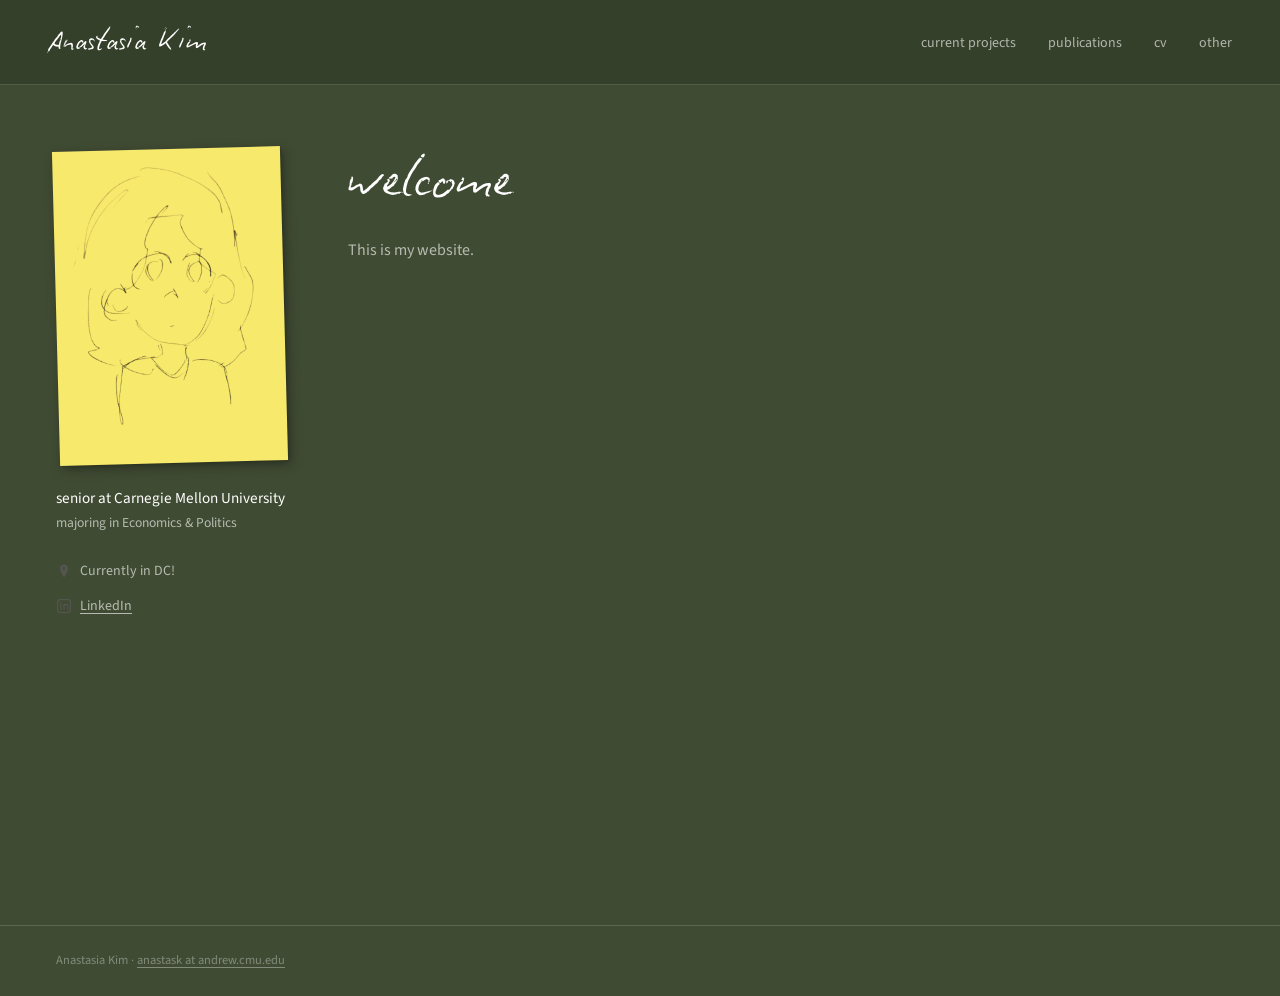
==== index.html @ 6d26cb6a "Update index.html" ====
<!DOCTYPE html>
<html lang="en">
<head>
  <meta charset="UTF-8" />
  <meta name="viewport" content="width=device-width, initial-scale=1.0" />
  <title>Anastasia Kim</title>
  <link rel="stylesheet" href="style.css" />
  <link rel="preconnect" href="https://fonts.googleapis.com" />
  <link rel="preconnect" href="https://fonts.gstatic.com" crossorigin />
  <link href="https://fonts.googleapis.com/css2?family=Lora:ital,wght@0,400;0,500;1,400&family=Source+Sans+3:wght@300;400;500&display=swap" rel="stylesheet" />
</head>
<body>

  <nav class="nav">
    <a class="nav__name" href="index.html">Anastasia Kim</a>
    <button class="nav__toggle" id="navToggle" aria-label="Toggle menu">
      <span></span><span></span><span></span>
    </button>
    <ul class="nav__links" id="navLinks">
      <li><a href="projects.html">current projects</a></li>
      <li><a href="publications.html">publications</a></li>
      <li><a href="cv.html">cv</a></li>
      <li><a href="other.html">other</a></li>
    </ul>
  </nav>

  <main class="home">
    <div class="home__left">

      <!-- Post-it drawing -->
      <div class="postit">
        <img src="drawing2.png" alt="Anastasia Kim" class="postit__img" />
      </div>

      <div class="bio">
        <p class="bio__title">senior at Carnegie Mellon University</p>
        <p class="bio__major">majoring in Economics &amp; Politics</p>
      </div>

      <div class="meta">
        <div class="meta__item">
          <svg class="meta__icon" viewBox="0 0 20 20" fill="none">
            <path d="M10 2C7.24 2 5 4.24 5 7c0 4.25 5 11 5 11s5-6.75 5-11c0-2.76-2.24-5-5-5zm0 6.5A1.5 1.5 0 1 1 10 5a1.5 1.5 0 0 1 0 3z" fill="#555550"/>
          </svg>
          <!-- Update this text when your location changes -->
          <span>Currently in DC!</span>
        </div>
        <div class="meta__item">
          <svg class="meta__icon" viewBox="0 0 20 20" fill="none">
            <rect x="2" y="2" width="16" height="16" rx="3" stroke="#555550" stroke-width="1.5"/>
            <path d="M6 8v6M10 8v6M10 10.5a2.5 2.5 0 0 1 5 0V14" stroke="#555550" stroke-width="1.5" stroke-linecap="round"/>
            <circle cx="6" cy="6" r="1" fill="#555550"/>
          </svg>
          <!-- Replace # with your LinkedIn profile URL -->
          <a href="https://linkedin.com/in/" target="_blank" rel="noopener">LinkedIn</a>
        </div>
      </div>

    </div>

    <div class="home__right">
      <div class="welcome">
        <h1 class="welcome__heading">welcome</h1>
        <p class="welcome__text">This is my website.</p>
        <p class="welcome__text"></p>
      </div>

    </div>
  </main>

  <footer class="footer">
<p>Anastasia Kim · <a href="mailto:anastask@andrew.cmu.edu">anastask at andrew.cmu.edu</a></p>
  </footer>

  <script src="script.js"></script>
</body>
</html>
---- style.css ----
/* ============================================================
   FONT
   ============================================================ */
@font-face {
  font-family: 'BiroScript';
  src: url('Biro_Script_reduced.otf') format('opentype'),
       url('Biro_Script_reduced.ttf') format('truetype');
  font-weight: normal;
  font-style: normal;
}

/* ============================================================
   RESET & BASE
   ============================================================ */
*, *::before, *::after { box-sizing: border-box; margin: 0; padding: 0; }

:root {
  --bg:           #404B33;
  --bg-light:     #4a5a3a;
  --bg-dark:      #353f2a;
  --text:         #ffffff;
  --text-muted:   rgba(255,255,255,0.62);
  --text-faint:   rgba(255,255,255,0.35);
  --border:       rgba(255,255,255,0.15);
  --font-hand:    'BiroScript', cursive;
  --font-body:    'Source Sans 3', sans-serif;
  --font-serif:   'Lora', serif;
  --radius:       6px;
  --transition:   0.22s ease;
}

html { scroll-behavior: smooth; }

body {
  font-family: var(--font-body);
  background-color: var(--bg);
  color: var(--text);
  line-height: 1.75;
  overflow-x: hidden;
  min-height: 100vh;
}

a { color: var(--text); text-decoration: underline; text-underline-offset: 3px; }
a:hover { opacity: 0.75; }
ul { list-style: none; }
img { display: block; max-width: 100%; }

/* ============================================================
   NAV
   ============================================================ */
.nav {
  position: sticky;
  top: 0;
  z-index: 100;
  display: flex;
  align-items: center;
  padding: 14px 48px;
  background-color: rgba(53, 63, 42, 0.92);
  backdrop-filter: blur(10px);
  border-bottom: 1px solid var(--border);
}

.nav__name {
  font-family: var(--font-hand);
  font-size: 2rem;
  color: var(--text);
  text-decoration: none;
  white-space: nowrap;
  flex-shrink: 0;
  letter-spacing: 0.01em;
}
.nav__name:hover { opacity: 0.8; }

.nav__links {
  display: flex;
  gap: 32px;
  margin-left: auto;
}

.nav__links a {
  font-family: var(--font-body);
  font-size: 0.875rem;
  font-weight: 400;
  color: var(--text-muted);
  text-decoration: none;
  transition: color var(--transition);
  position: relative;
}
.nav__links a::after {
  content: '';
  position: absolute;
  bottom: -3px; left: 0;
  width: 0; height: 1px;
  background: var(--text);
  transition: width var(--transition);
}
.nav__links a:hover,
.nav__active { color: var(--text) !important; }
.nav__links a:hover::after,
.nav__active::after { width: 100% !important; }

.nav__toggle {
  display: none;
  flex-direction: column;
  gap: 5px;
  background: none;
  border: none;
  cursor: pointer;
  padding: 4px;
  margin-left: auto;
}
.nav__toggle span {
  display: block;
  width: 22px; height: 1.5px;
  background: var(--text);
  border-radius: 2px;
}

/* ============================================================
   HOME
   ============================================================ */
.home {
  display: grid;
  grid-template-columns: 260px 1fr;
  gap: 32px;
  padding: 64px 56px 80px;
  min-height: calc(100vh - 60px);
  align-items: start;
}

.home__left {
  display: flex;
  flex-direction: column;
  gap: 24px;
}

/* Post-it drawing */
.postit {
  background: #f7e96b;
  padding: 14px 14px 28px 14px;
  box-shadow: 3px 4px 12px rgba(0,0,0,0.35), 1px 1px 3px rgba(0,0,0,0.15);
  width: fit-content;
  transform: rotate(-1.5deg);
  transition: transform 0.2s ease;
}
.postit:hover { transform: rotate(0deg) scale(1.02); }

.postit__img {
  display: block;
  width: 200px;
  /* keep the white background of the sketch, mix-blend makes lines visible on yellow */
  mix-blend-mode: multiply;
}

/* Bio */
.bio__title {
  font-size: 0.95rem;
  color: var(--text);
  line-height: 1.5;
}
.bio__major {
  font-size: 0.85rem;
  color: var(--text-muted);
  margin-top: 2px;
}

/* Meta */
.meta { display: flex; flex-direction: column; gap: 10px; }
.meta__item {
  display: flex;
  align-items: center;
  gap: 8px;
  font-size: 0.875rem;
  color: var(--text-muted);
}
.meta__item a { color: var(--text-muted); }
.meta__item a:hover { color: var(--text); }
.meta__icon { width: 16px; height: 16px; flex-shrink: 0; }

/* Right */
.home__right {
  display: flex;
  flex-direction: column;
  gap: 40px;
}

.welcome__heading {
  font-family: var(--font-hand);
  font-size: clamp(2.4rem, 5vw, 3.5rem);
  font-weight: normal;
  line-height: 1.2;
  color: var(--text);
  margin-bottom: 20px;
}

.welcome__text {
  font-size: 1rem;
  color: var(--text-muted);
  margin-bottom: 14px;
  max-width: 520px;
}

/* Featured image */
.featured-image__placeholder {
  width: 100%;
  max-width: 520px;
  height: 260px;
  border-radius: var(--radius);
  border: 1px dashed var(--border);
  display: flex;
  align-items: center;
  justify-content: center;
}
.featured-image__placeholder span {
  font-size: 0.85rem;
  color: var(--text-faint);
}

/* ============================================================
   INNER PAGES
   ============================================================ */
.page {
  padding: 64px 56px 80px;
  min-height: calc(100vh - 60px);
}

.section__inner { max-width: 760px; }

.section__heading {
  font-family: var(--font-hand);
  font-size: 2.4rem;
  font-weight: normal;
  color: var(--text);
  margin-bottom: 32px;
  letter-spacing: 0.01em;
}

.section__sub {
  color: var(--text-muted);
  margin-bottom: 28px;
  font-size: 0.95rem;
}

/* ============================================================
   PROJECTS — plain text
   ============================================================ */
.project-item {
  margin-bottom: 40px;
  padding-bottom: 40px;
  border-bottom: 1px solid var(--border);
}
.project-item:last-child { border-bottom: none; }

.project-item__title {
  font-size: 1.1rem;
  font-weight: 500;
  color: var(--text);
  margin-bottom: 8px;
}

.project-item__body {
  font-size: 0.95rem;
  color: var(--text-muted);
  max-width: 600px;
}

.project-item__tag {
  display: inline-block;
  font-size: 0.68rem;
  font-weight: 600;
  letter-spacing: 0.1em;
  text-transform: uppercase;
  color: var(--text-faint);
  margin-top: 10px;
}

/* ============================================================
   PUBLICATIONS
   ============================================================ */
.pub-list { display: flex; flex-direction: column; gap: 28px; }
.pub-item { display: flex; gap: 24px; align-items: flex-start; }
.pub-item__year {
  font-size: 0.82rem;
  color: var(--text-faint);
  min-width: 44px;
  padding-top: 3px;
  font-weight: 500;
}
.pub-item__title {
  font-family: var(--font-serif);
  font-style: italic;
  font-size: 1rem;
  color: var(--text);
  margin-bottom: 4px;
}
.pub-item__details {
  font-size: 0.85rem;
  color: var(--text-muted);
}
.pub-item__details a { color: var(--text-muted); }

/* ============================================================
   CV
   ============================================================ */
.cv-download {
  display: inline-flex;
  align-items: center;
  gap: 8px;
  padding: 10px 24px;
  border-radius: 100px;
  border: 1px solid var(--border);
  font-family: var(--font-body);
  font-size: 0.85rem;
  color: var(--text);
  text-decoration: none;
  transition: background var(--transition), border-color var(--transition);
  margin-bottom: 52px;
}
.cv-download:hover {
  background: rgba(255,255,255,0.1);
  border-color: rgba(255,255,255,0.35);
  opacity: 1;
}

.cv-block { margin-top: 36px; }
.cv-block h3 {
  font-size: 0.68rem;
  text-transform: uppercase;
  letter-spacing: 0.14em;
  color: var(--text-faint);
  margin-bottom: 20px;
  font-weight: 600;
}
.cv-item {
  display: flex;
  gap: 24px;
  align-items: flex-start;
  margin-bottom: 22px;
}
.cv-item__year {
  font-size: 0.75rem;
  color: var(--text-faint);
  min-width: 180px;
  max-width: 180px;
  padding-top: 3px;
  line-height: 1.5;
  flex-shrink: 0;
}
.cv-item__title {
  font-size: 0.95rem;
  font-weight: 500;
  color: var(--text);
}
.cv-item__sub {
  font-size: 0.85rem;
  color: var(--text-muted);
}

/* ============================================================
   OTHER — section nav + flip cards + bakeries
   ============================================================ */
.other-nav {
  display: flex;
  gap: 24px;
  margin-bottom: 56px;
  border-bottom: 1px solid var(--border);
  padding-bottom: 16px;
}
.other-nav a {
  font-size: 0.82rem;
  font-weight: 500;
  letter-spacing: 0.06em;
  color: var(--text-muted);
  text-decoration: none;
  transition: color var(--transition);
}
.other-nav a:hover { color: var(--text); opacity: 1; }

.other-section { margin-bottom: 72px; }
.other-section__title {
  font-size: 0.68rem;
  font-weight: 600;
  text-transform: uppercase;
  letter-spacing: 0.14em;
  color: var(--text-faint);
  margin-bottom: 28px;
}

/* Flip cards */
.flip-grid {
  display: grid;
  grid-template-columns: repeat(auto-fill, minmax(180px, 1fr));
  gap: 20px;
}

.flip-card {
  height: 200px;
  cursor: pointer;
  perspective: 1000px;
}

.flip-card__inner {
  position: relative;
  width: 100%;
  height: 100%;
  transition: transform 0.55s cubic-bezier(0.4,0,0.2,1);
  transform-style: preserve-3d;
}

.flip-card.flipped .flip-card__inner {
  transform: rotateY(180deg);
}

.flip-card__front,
.flip-card__back {
  position: absolute;
  inset: 0;
  border-radius: var(--radius);
  backface-visibility: hidden;
  overflow: hidden;
}

.flip-card__front {
  background: var(--bg-light);
  border: 1px solid var(--border);
}
.flip-card__front img {
  width: 100%;
  height: 100%;
  object-fit: cover;
  opacity: 0.85;
}
.flip-card__front-placeholder {
  width: 100%;
  height: 100%;
  display: flex;
  align-items: center;
  justify-content: center;
  font-size: 0.78rem;
  color: var(--text-faint);
}

.flip-card__back {
  background: var(--bg-dark);
  border: 1px solid var(--border);
  transform: rotateY(180deg);
  padding: 20px;
  display: flex;
  flex-direction: column;
  justify-content: center;
  gap: 10px;
}
.flip-card__back-title {
  font-size: 0.9rem;
  font-weight: 600;
  color: var(--text);
}
.flip-card__back-text {
  font-size: 0.8rem;
  color: var(--text-muted);
  line-height: 1.5;
}
.flip-card__back a {
  font-size: 0.78rem;
  color: var(--text-muted);
  margin-top: auto;
}

/* Bakeries list */
.bakery-list {
  display: flex;
  flex-direction: column;
  gap: 16px;
}
.bakery-item {
  display: flex;
  align-items: baseline;
  gap: 16px;
  padding-bottom: 16px;
  border-bottom: 1px solid var(--border);
}
.bakery-item:last-child { border-bottom: none; }
.bakery-item__name {
  font-size: 0.95rem;
  color: var(--text);
  font-weight: 500;
}
.bakery-item__city {
  font-size: 0.8rem;
  color: var(--text-faint);
}
.bakery-item__link {
  margin-left: auto;
  font-size: 0.78rem;
  color: var(--text-faint);
  text-decoration: none;
  white-space: nowrap;
}
.bakery-item__link:hover { color: var(--text); opacity: 1; }

/* ============================================================
   FOOTER
   ============================================================ */
.footer {
  padding: 24px 56px;
  border-top: 1px solid var(--border);
  font-size: 0.78rem;
  color: var(--text-faint);
}
.footer a { color: var(--text-faint); }
.footer a:hover { color: var(--text); opacity: 1; }

/* ============================================================
   RESPONSIVE
   ============================================================ */
@media (max-width: 760px) {
  .home {
    grid-template-columns: 1fr;
    padding: 40px 24px 60px;
    gap: 36px;
  }
  .page  { padding: 40px 24px 60px; }
  .nav   { padding: 12px 24px; }
  .footer { padding: 20px 24px; }

  .nav__links {
    display: none;
    flex-direction: column;
    position: absolute;
    top: 100%; left: 0; right: 0;
    background: var(--bg-dark);
    border-bottom: 1px solid var(--border);
    padding: 16px 24px;
    gap: 14px;
  }
  .nav__links.open { display: flex; }
  .nav__toggle { display: flex; }

  .flip-grid { grid-template-columns: repeat(2, 1fr); }
}
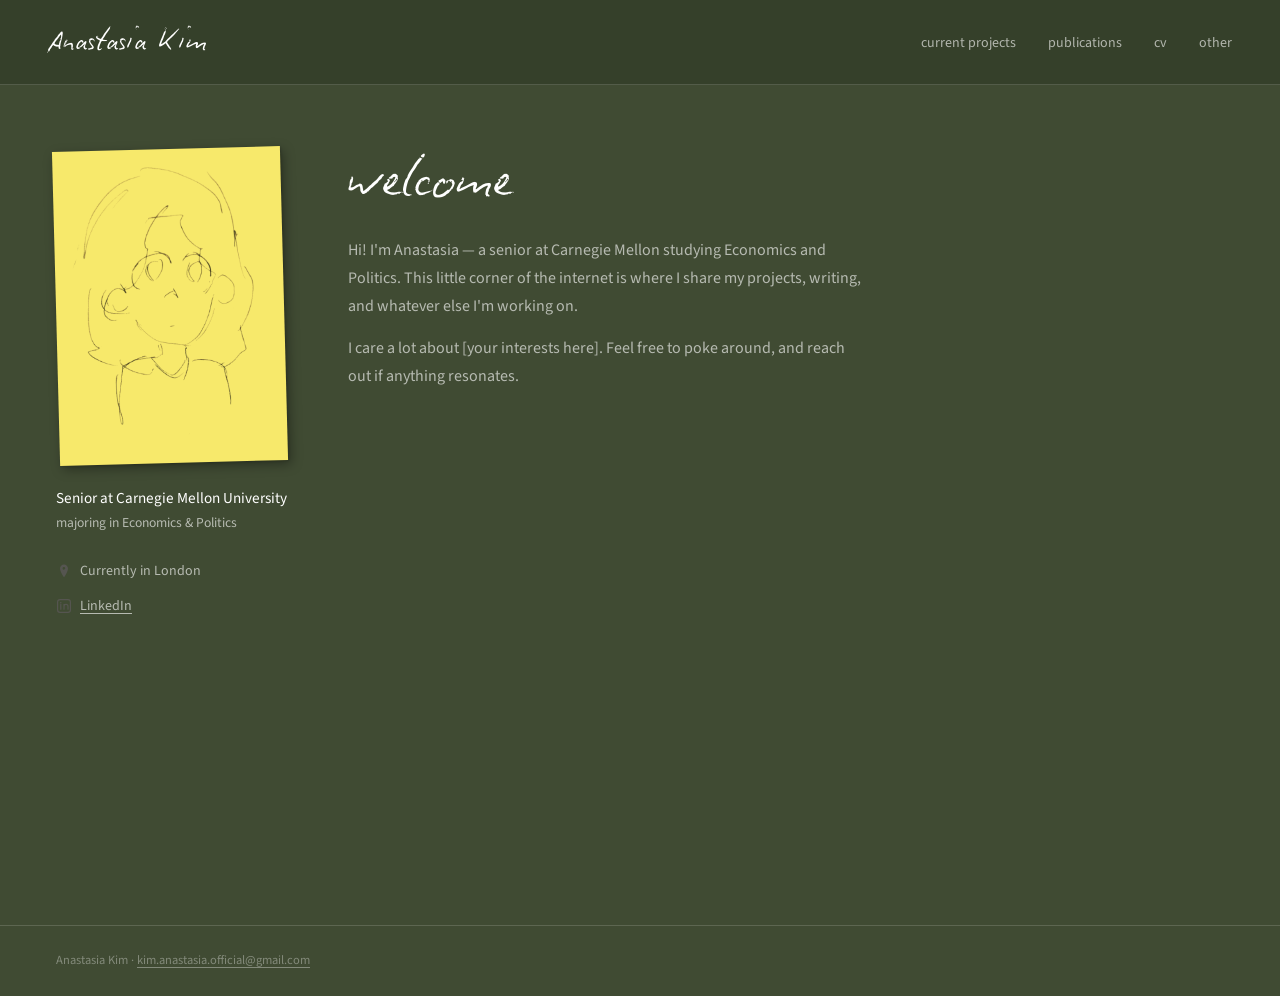
==== commit 6244e89a: "Add files via upload" ====
--- a/index.html
+++ b/index.html
@@ -5,6 +5,8 @@
   <meta name="viewport" content="width=device-width, initial-scale=1.0" />
   <title>Anastasia Kim</title>
   <link rel="stylesheet" href="style.css" />
+  <link rel="icon" type="image/png" href="favicon.png" />
+  <link rel="apple-touch-icon" href="favicon.png" />
   <link rel="preconnect" href="https://fonts.googleapis.com" />
   <link rel="preconnect" href="https://fonts.gstatic.com" crossorigin />
   <link href="https://fonts.googleapis.com/css2?family=Lora:ital,wght@0,400;0,500;1,400&family=Source+Sans+3:wght@300;400;500&display=swap" rel="stylesheet" />
@@ -33,7 +35,7 @@
       </div>
 
       <div class="bio">
-        <p class="bio__title">senior at Carnegie Mellon University</p>
+        <p class="bio__title">Senior at Carnegie Mellon University</p>
         <p class="bio__major">majoring in Economics &amp; Politics</p>
       </div>
 
@@ -43,7 +45,7 @@
             <path d="M10 2C7.24 2 5 4.24 5 7c0 4.25 5 11 5 11s5-6.75 5-11c0-2.76-2.24-5-5-5zm0 6.5A1.5 1.5 0 1 1 10 5a1.5 1.5 0 0 1 0 3z" fill="#555550"/>
           </svg>
           <!-- Update this text when your location changes -->
-          <span>Currently in DC!</span>
+          <span>Currently in London</span>
         </div>
         <div class="meta__item">
           <svg class="meta__icon" viewBox="0 0 20 20" fill="none">
@@ -61,15 +63,15 @@
     <div class="home__right">
       <div class="welcome">
         <h1 class="welcome__heading">welcome</h1>
-        <p class="welcome__text">This is my website.</p>
-        <p class="welcome__text"></p>
+        <p class="welcome__text">Hi! I'm Anastasia — a senior at Carnegie Mellon studying Economics and Politics. This little corner of the internet is where I share my projects, writing, and whatever else I'm working on.</p>
+        <p class="welcome__text">I care a lot about [your interests here]. Feel free to poke around, and reach out if anything resonates.</p>
       </div>
 
     </div>
   </main>
 
   <footer class="footer">
-<p>Anastasia Kim · <a href="mailto:anastask@andrew.cmu.edu">anastask at andrew.cmu.edu</a></p>
+    <p>Anastasia Kim · <a href="mailto:kim.anastasia.official@gmail.com">kim.anastasia.official@gmail.com</a></p>
   </footer>
 
   <script src="script.js"></script>
--- a/style.css
+++ b/style.css
@@ -389,12 +389,12 @@
 /* Flip cards */
 .flip-grid {
   display: grid;
-  grid-template-columns: repeat(auto-fill, minmax(180px, 1fr));
-  gap: 20px;
+  grid-template-columns: repeat(2, 1fr);
+  gap: 16px;
 }
 
 .flip-card {
-  height: 200px;
+  height: 280px;
   cursor: pointer;
   perspective: 1000px;
 }
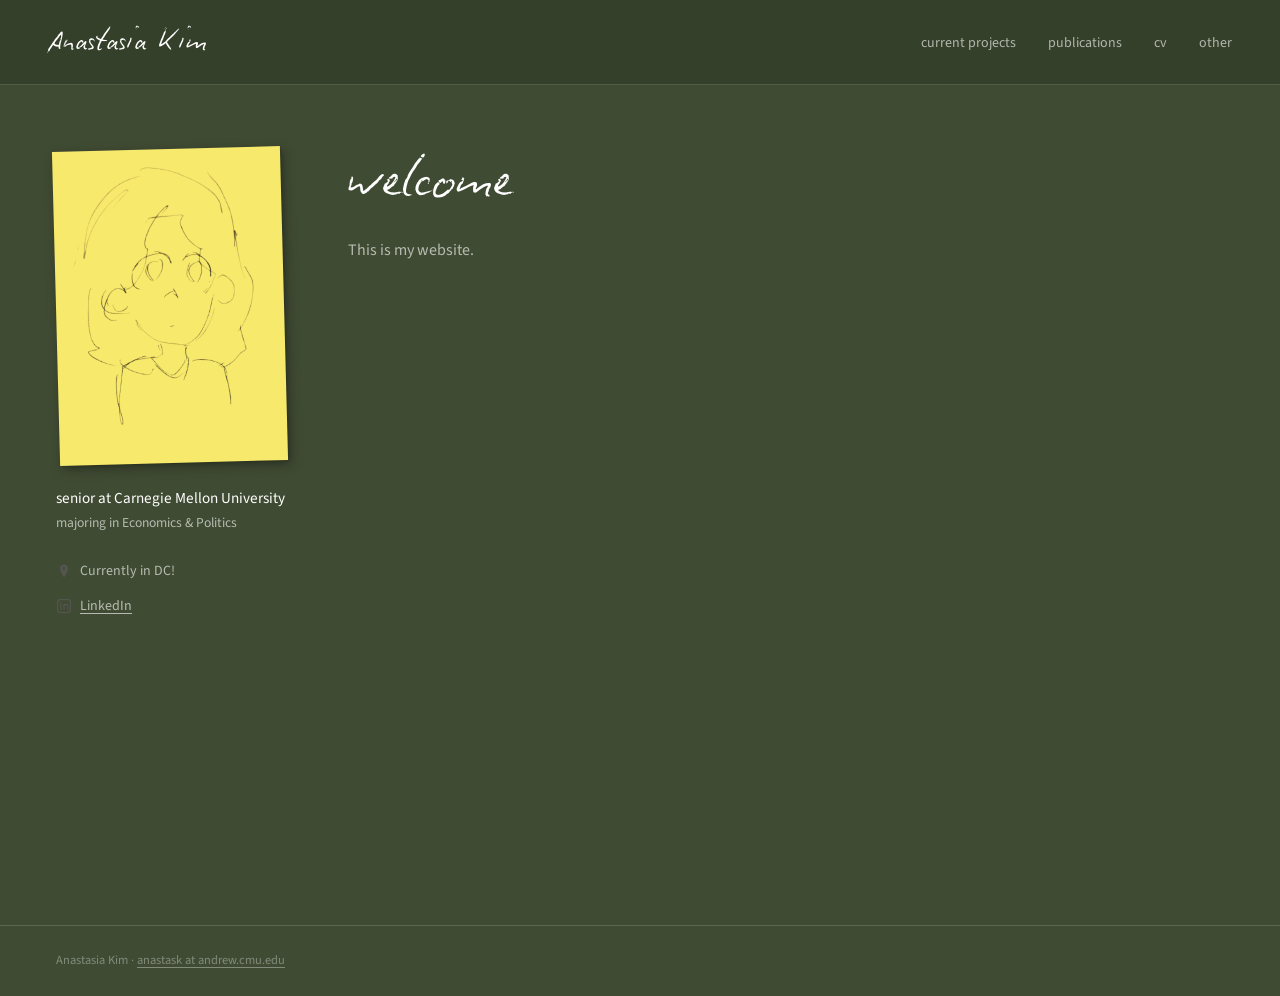
==== commit 1ad44234: "Add files via upload" ====
--- a/index.html
+++ b/index.html
@@ -12,7 +12,6 @@
   <link href="https://fonts.googleapis.com/css2?family=Lora:ital,wght@0,400;0,500;1,400&family=Source+Sans+3:wght@300;400;500&display=swap" rel="stylesheet" />
 </head>
 <body>
-
   <nav class="nav">
     <a class="nav__name" href="index.html">Anastasia Kim</a>
     <button class="nav__toggle" id="navToggle" aria-label="Toggle menu">
@@ -25,27 +24,22 @@
       <li><a href="other.html">other</a></li>
     </ul>
   </nav>
-
   <main class="home">
     <div class="home__left">
-
       <!-- Post-it drawing -->
       <div class="postit">
         <img src="drawing2.png" alt="Anastasia Kim" class="postit__img" />
       </div>
-
       <div class="bio">
-        <p class="bio__title">Senior at Carnegie Mellon University</p>
+        <p class="bio__title">senior at Carnegie Mellon University</p>
         <p class="bio__major">majoring in Economics &amp; Politics</p>
       </div>
-
       <div class="meta">
         <div class="meta__item">
           <svg class="meta__icon" viewBox="0 0 20 20" fill="none">
             <path d="M10 2C7.24 2 5 4.24 5 7c0 4.25 5 11 5 11s5-6.75 5-11c0-2.76-2.24-5-5-5zm0 6.5A1.5 1.5 0 1 1 10 5a1.5 1.5 0 0 1 0 3z" fill="#555550"/>
           </svg>
-          <!-- Update this text when your location changes -->
-          <span>Currently in London</span>
+          <span>Currently in DC!</span>
         </div>
         <div class="meta__item">
           <svg class="meta__icon" viewBox="0 0 20 20" fill="none">
@@ -53,27 +47,21 @@
             <path d="M6 8v6M10 8v6M10 10.5a2.5 2.5 0 0 1 5 0V14" stroke="#555550" stroke-width="1.5" stroke-linecap="round"/>
             <circle cx="6" cy="6" r="1" fill="#555550"/>
           </svg>
-          <!-- Replace # with your LinkedIn profile URL -->
           <a href="https://linkedin.com/in/" target="_blank" rel="noopener">LinkedIn</a>
         </div>
       </div>
-
     </div>
-
     <div class="home__right">
       <div class="welcome">
         <h1 class="welcome__heading">welcome</h1>
-        <p class="welcome__text">Hi! I'm Anastasia — a senior at Carnegie Mellon studying Economics and Politics. This little corner of the internet is where I share my projects, writing, and whatever else I'm working on.</p>
-        <p class="welcome__text">I care a lot about [your interests here]. Feel free to poke around, and reach out if anything resonates.</p>
+        <p class="welcome__text">This is my website.</p>
+        <p class="welcome__text"></p>
       </div>
-
     </div>
   </main>
-
   <footer class="footer">
-    <p>Anastasia Kim · <a href="mailto:kim.anastasia.official@gmail.com">kim.anastasia.official@gmail.com</a></p>
+    <p>Anastasia Kim · <a href="mailto:anastask@andrew.cmu.edu">anastask at andrew.cmu.edu</a></p>
   </footer>
-
   <script src="script.js"></script>
 </body>
 </html>
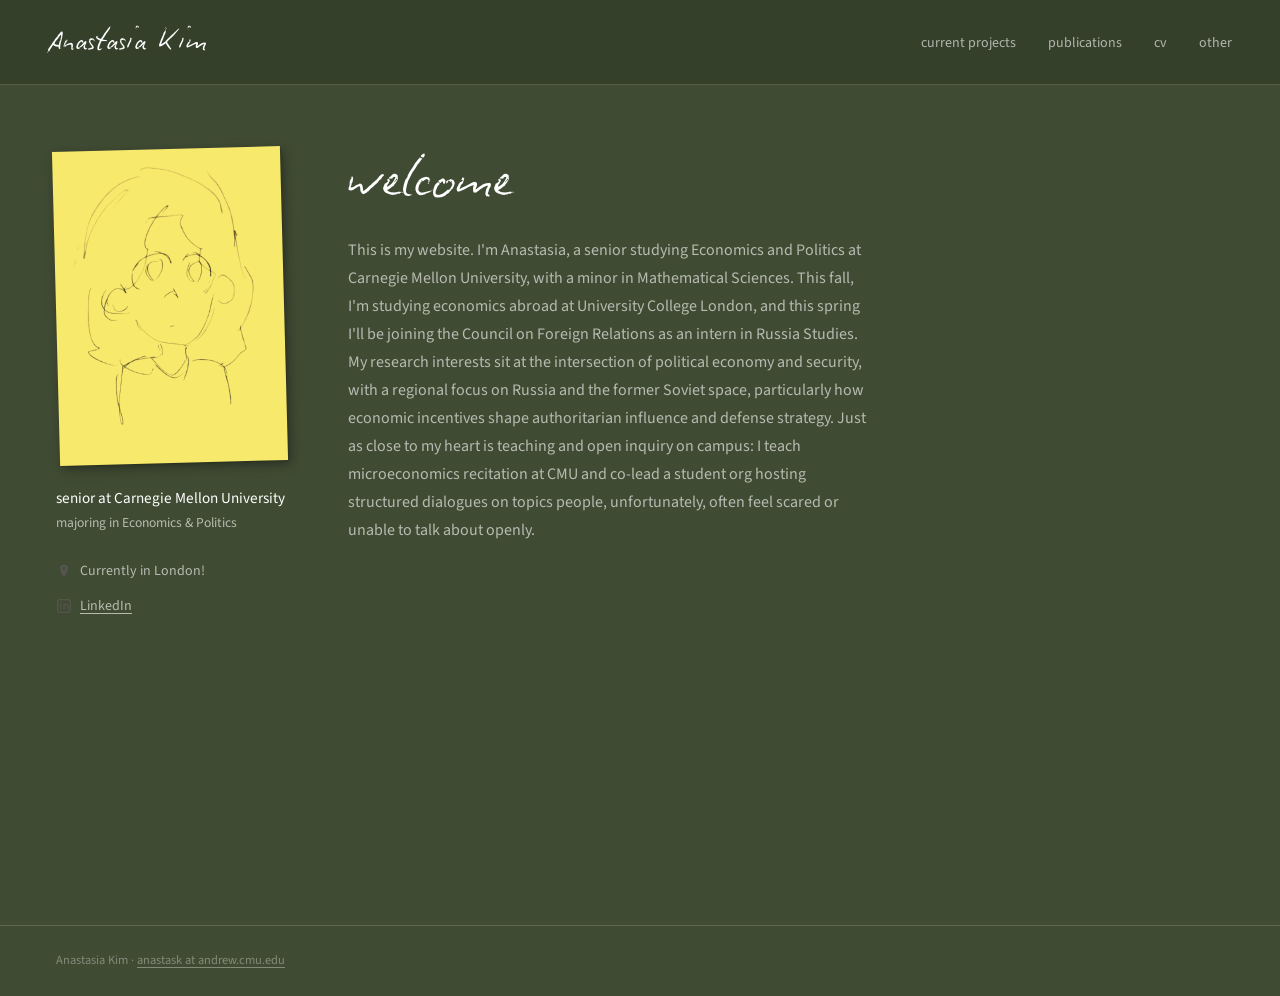
==== commit 0bfc4784: "Update index.html" ====
--- a/index.html
+++ b/index.html
@@ -39,7 +39,7 @@
           <svg class="meta__icon" viewBox="0 0 20 20" fill="none">
             <path d="M10 2C7.24 2 5 4.24 5 7c0 4.25 5 11 5 11s5-6.75 5-11c0-2.76-2.24-5-5-5zm0 6.5A1.5 1.5 0 1 1 10 5a1.5 1.5 0 0 1 0 3z" fill="#555550"/>
           </svg>
-          <span>Currently in DC!</span>
+          <span>Currently in London!</span>
         </div>
         <div class="meta__item">
           <svg class="meta__icon" viewBox="0 0 20 20" fill="none">
@@ -47,14 +47,14 @@
             <path d="M6 8v6M10 8v6M10 10.5a2.5 2.5 0 0 1 5 0V14" stroke="#555550" stroke-width="1.5" stroke-linecap="round"/>
             <circle cx="6" cy="6" r="1" fill="#555550"/>
           </svg>
-          <a href="https://linkedin.com/in/" target="_blank" rel="noopener">LinkedIn</a>
+          <a href="https://www.linkedin.com/in/kim-anastasia/" target="_blank" rel="noopener">LinkedIn</a>
         </div>
       </div>
     </div>
     <div class="home__right">
       <div class="welcome">
         <h1 class="welcome__heading">welcome</h1>
-        <p class="welcome__text">This is my website.</p>
+        <p class="welcome__text">This is my website. I'm Anastasia, a senior studying Economics and Politics at Carnegie Mellon University, with a minor in Mathematical Sciences. This fall, I'm studying economics abroad at University College London, and this spring I'll be joining the Council on Foreign Relations as an intern in Russia Studies. My research interests sit at the intersection of political economy and security, with a regional focus on Russia and the former Soviet space, particularly how economic incentives shape authoritarian influence and defense strategy. Just as close to my heart is teaching and open inquiry on campus: I teach microeconomics recitation at CMU and co-lead a student org hosting structured dialogues on topics people, unfortunately, often feel scared or unable to talk about openly. </p>
         <p class="welcome__text"></p>
       </div>
     </div>
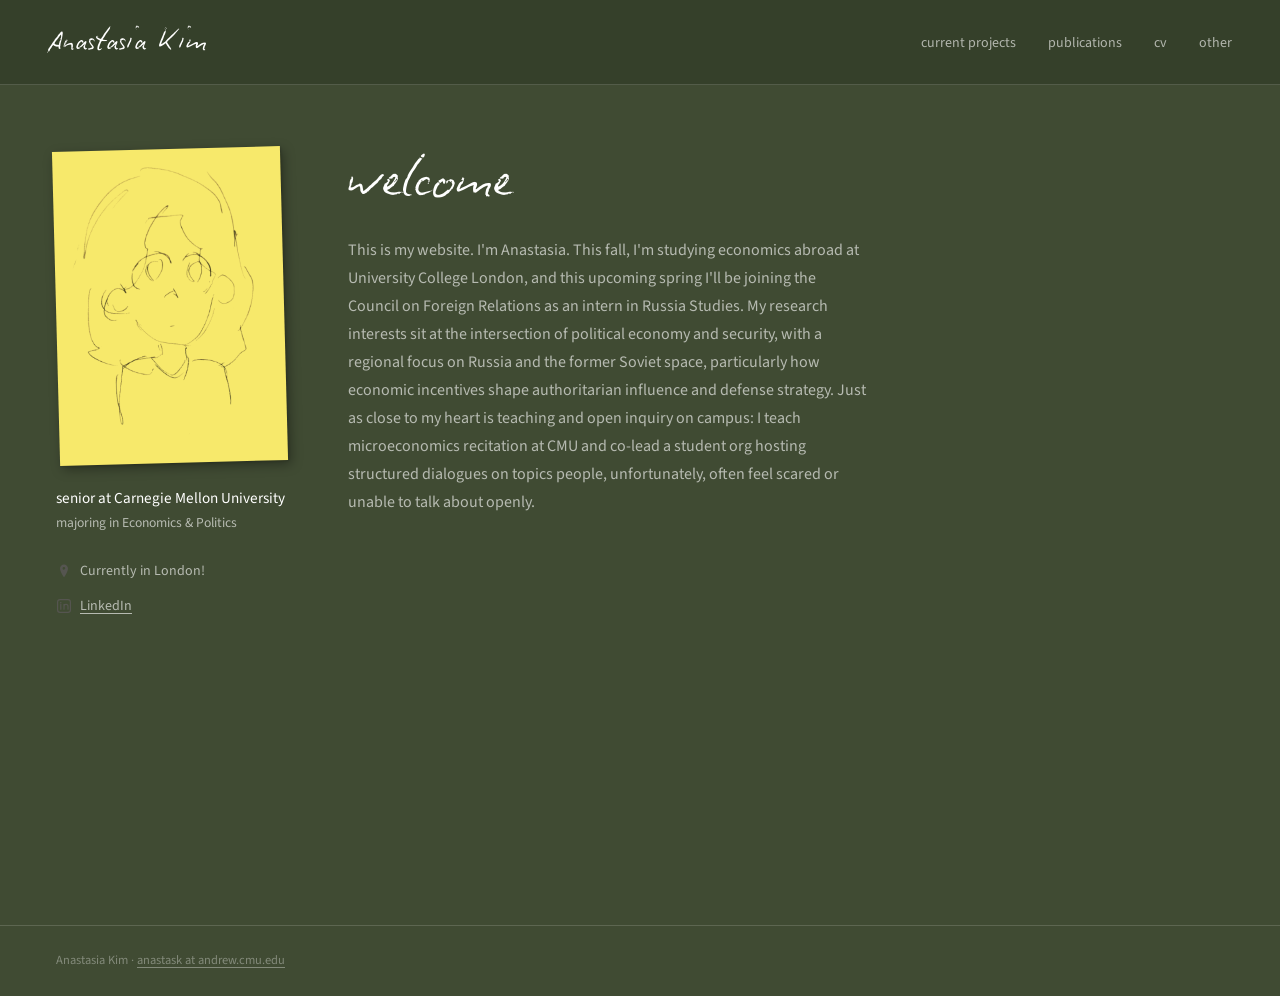
==== commit de5958fc: "Update index.html" ====
--- a/index.html
+++ b/index.html
@@ -54,7 +54,7 @@
     <div class="home__right">
       <div class="welcome">
         <h1 class="welcome__heading">welcome</h1>
-        <p class="welcome__text">This is my website. I'm Anastasia, a senior studying Economics and Politics at Carnegie Mellon University, with a minor in Mathematical Sciences. This fall, I'm studying economics abroad at University College London, and this spring I'll be joining the Council on Foreign Relations as an intern in Russia Studies. My research interests sit at the intersection of political economy and security, with a regional focus on Russia and the former Soviet space, particularly how economic incentives shape authoritarian influence and defense strategy. Just as close to my heart is teaching and open inquiry on campus: I teach microeconomics recitation at CMU and co-lead a student org hosting structured dialogues on topics people, unfortunately, often feel scared or unable to talk about openly. </p>
+        <p class="welcome__text">This is my website. I'm Anastasia. This fall, I'm studying economics abroad at University College London, and this upcoming spring I'll be joining the Council on Foreign Relations as an intern in Russia Studies. My research interests sit at the intersection of political economy and security, with a regional focus on Russia and the former Soviet space, particularly how economic incentives shape authoritarian influence and defense strategy. Just as close to my heart is teaching and open inquiry on campus: I teach microeconomics recitation at CMU and co-lead a student org hosting structured dialogues on topics people, unfortunately, often feel scared or unable to talk about openly. </p>
         <p class="welcome__text"></p>
       </div>
     </div>
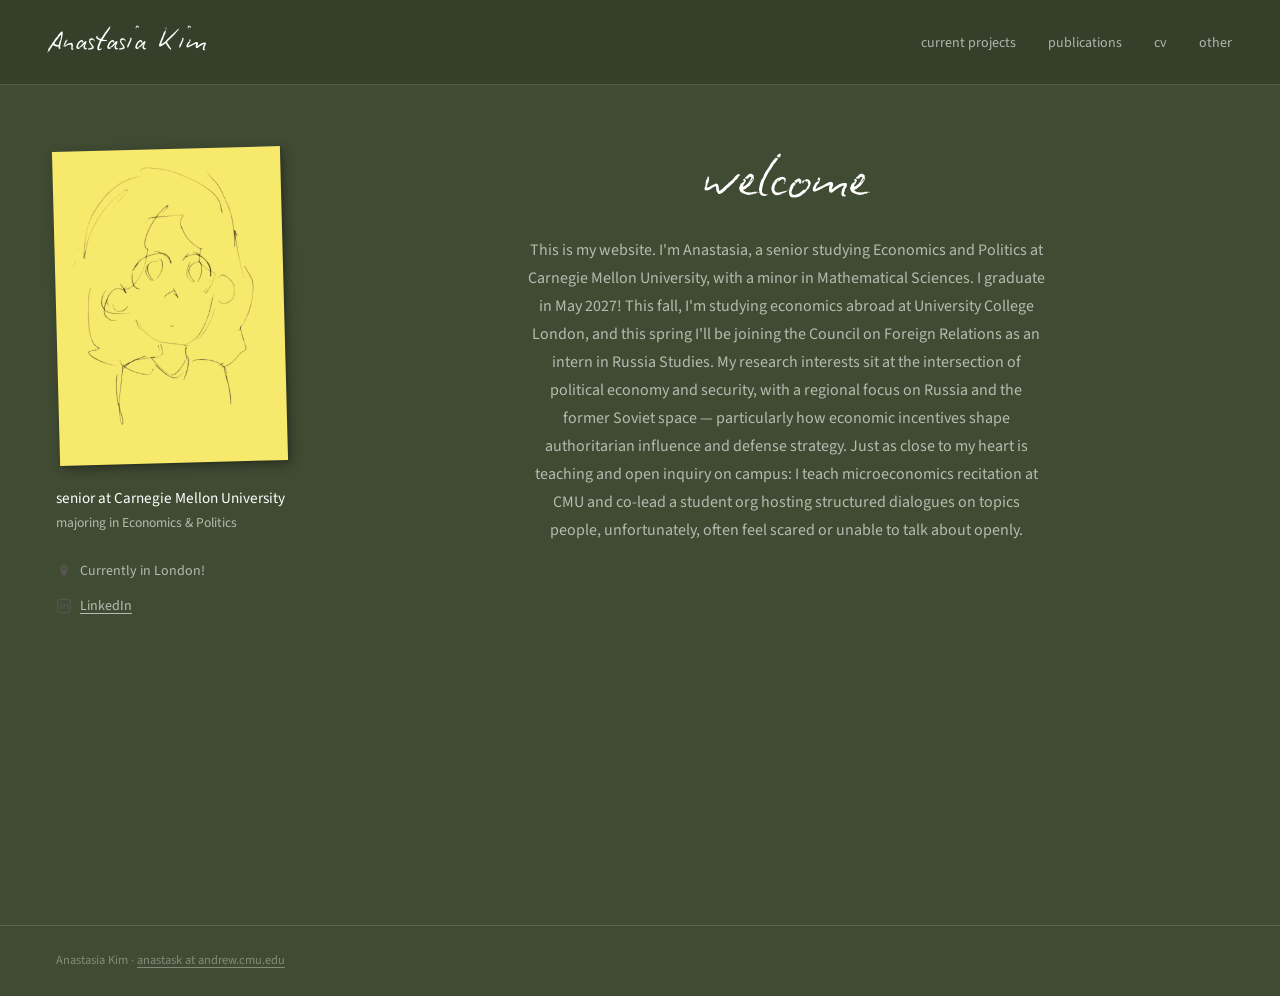
==== commit d31ed5ee: "Update index.html" ====
--- a/index.html
+++ b/index.html
@@ -54,7 +54,7 @@
     <div class="home__right">
       <div class="welcome">
         <h1 class="welcome__heading">welcome</h1>
-        <p class="welcome__text">This is my website. I'm Anastasia. This fall, I'm studying economics abroad at University College London, and this upcoming spring I'll be joining the Council on Foreign Relations as an intern in Russia Studies. My research interests sit at the intersection of political economy and security, with a regional focus on Russia and the former Soviet space, particularly how economic incentives shape authoritarian influence and defense strategy. Just as close to my heart is teaching and open inquiry on campus: I teach microeconomics recitation at CMU and co-lead a student org hosting structured dialogues on topics people, unfortunately, often feel scared or unable to talk about openly. </p>
+        <p class="welcome__text">This is my website. I'm Anastasia, a senior studying Economics and Politics at Carnegie Mellon University, with a minor in Mathematical Sciences. I graduate in May 2027! This fall, I'm studying economics abroad at University College London, and this spring I'll be joining the Council on Foreign Relations as an intern in Russia Studies. My research interests sit at the intersection of political economy and security, with a regional focus on Russia and the former Soviet space — particularly how economic incentives shape authoritarian influence and defense strategy. Just as close to my heart is teaching and open inquiry on campus: I teach microeconomics recitation at CMU and co-lead a student org hosting structured dialogues on topics people, unfortunately, often feel scared or unable to talk about openly. </p>
         <p class="welcome__text"></p>
       </div>
     </div>
--- a/style.css
+++ b/style.css
@@ -181,8 +181,11 @@
 .home__right {
   display: flex;
   flex-direction: column;
+  align-items: center;
   gap: 40px;
-}
+  text-align: center;
+}
+
 
 .welcome__heading {
   font-family: var(--font-hand);
@@ -198,6 +201,8 @@
   color: var(--text-muted);
   margin-bottom: 14px;
   max-width: 520px;
+  margin-left: auto;
+  margin-right: auto;
 }
 
 /* Featured image */
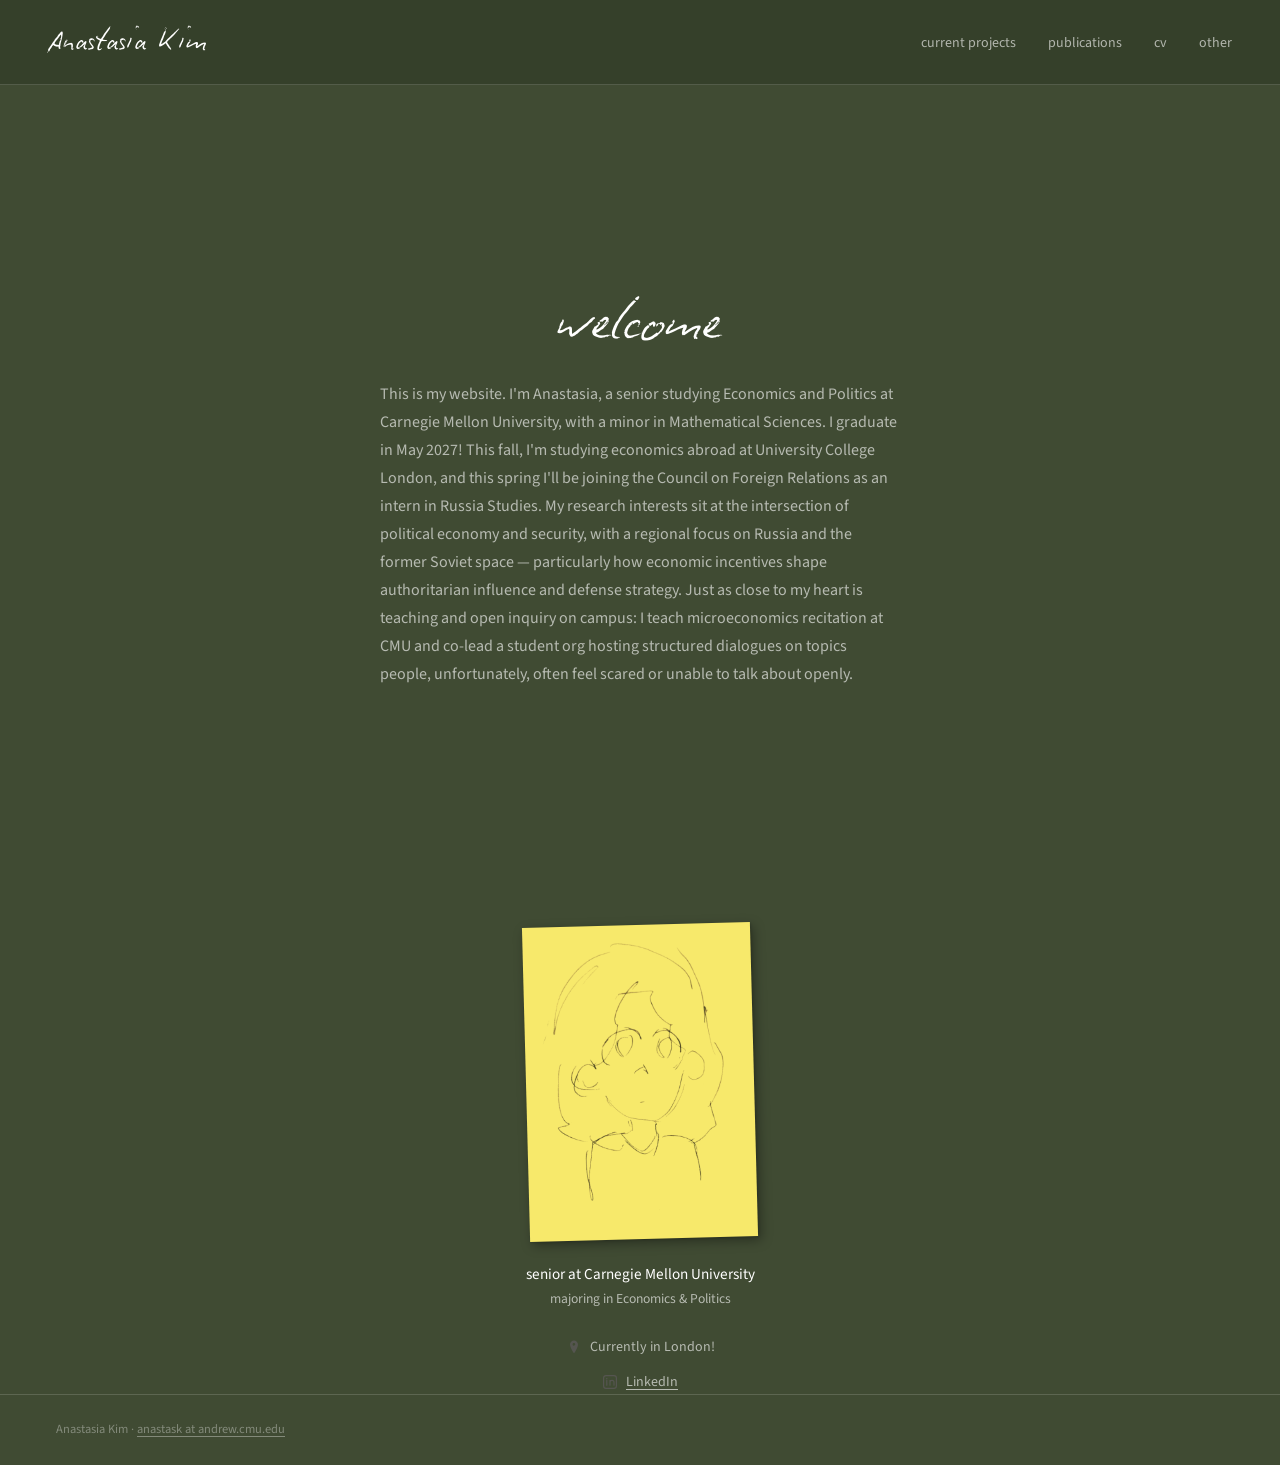
==== commit dca04254: "Update index.html" ====
--- a/index.html
+++ b/index.html
@@ -25,7 +25,17 @@
     </ul>
   </nav>
   <main class="home">
-    <div class="home__left">
+    
+    <div class="home__right">
+      <div class="welcome">
+        <h1 class="welcome__heading">welcome</h1>
+        <p class="welcome__text">This is my website. I'm Anastasia, a senior studying Economics and Politics at Carnegie Mellon University, with a minor in Mathematical Sciences. I graduate in May 2027! This fall, I'm studying economics abroad at University College London, and this spring I'll be joining the Council on Foreign Relations as an intern in Russia Studies. My research interests sit at the intersection of political economy and security, with a regional focus on Russia and the former Soviet space — particularly how economic incentives shape authoritarian influence and defense strategy. Just as close to my heart is teaching and open inquiry on campus: I teach microeconomics recitation at CMU and co-lead a student org hosting structured dialogues on topics people, unfortunately, often feel scared or unable to talk about openly. </p>
+        <p class="welcome__text"></p>
+      </div>
+    </div>
+  </main>
+
+  <div class="home__left">
       <!-- Post-it drawing -->
       <div class="postit">
         <img src="drawing2.png" alt="Anastasia Kim" class="postit__img" />
@@ -51,14 +61,7 @@
         </div>
       </div>
     </div>
-    <div class="home__right">
-      <div class="welcome">
-        <h1 class="welcome__heading">welcome</h1>
-        <p class="welcome__text">This is my website. I'm Anastasia, a senior studying Economics and Politics at Carnegie Mellon University, with a minor in Mathematical Sciences. I graduate in May 2027! This fall, I'm studying economics abroad at University College London, and this spring I'll be joining the Council on Foreign Relations as an intern in Russia Studies. My research interests sit at the intersection of political economy and security, with a regional focus on Russia and the former Soviet space — particularly how economic incentives shape authoritarian influence and defense strategy. Just as close to my heart is teaching and open inquiry on campus: I teach microeconomics recitation at CMU and co-lead a student org hosting structured dialogues on topics people, unfortunately, often feel scared or unable to talk about openly. </p>
-        <p class="welcome__text"></p>
-      </div>
-    </div>
-  </main>
+  
   <footer class="footer">
     <p>Anastasia Kim · <a href="mailto:anastask@andrew.cmu.edu">anastask at andrew.cmu.edu</a></p>
   </footer>
--- a/style.css
+++ b/style.css
@@ -120,18 +120,23 @@
    HOME
    ============================================================ */
 .home {
-  display: grid;
-  grid-template-columns: 260px 1fr;
-  gap: 32px;
-  padding: 64px 56px 80px;
+  display: flex;
+  flex-direction: column;
+  align-items: center;
+  justify-content: center;
+  gap: 48px;
+  padding: 64px 24px 80px;
   min-height: calc(100vh - 60px);
-  align-items: start;
+  max-width: 620px;
+  margin: 0 auto;
 }
 
 .home__left {
   display: flex;
   flex-direction: column;
+  align-items: center;
   gap: 24px;
+  text-align: center;
 }
 
 /* Post-it drawing */
@@ -165,10 +170,11 @@
 }
 
 /* Meta */
-.meta { display: flex; flex-direction: column; gap: 10px; }
+.meta { display: flex; flex-direction: column; align-items: center; gap: 10px; }
 .meta__item {
   display: flex;
   align-items: center;
+  justify-content: center;
   gap: 8px;
   font-size: 0.875rem;
   color: var(--text-muted);
@@ -183,8 +189,11 @@
   flex-direction: column;
   align-items: center;
   gap: 40px;
-  text-align: center;
-}
+}
+
+
+
+
 
 
 .welcome__heading {
@@ -194,6 +203,12 @@
   line-height: 1.2;
   color: var(--text);
   margin-bottom: 20px;
+  display: inline-block;
+  transform: skewX(-9deg);
+}
+
+.welcome {
+  text-align: center;
 }
 
 .welcome__text {
@@ -203,6 +218,7 @@
   max-width: 520px;
   margin-left: auto;
   margin-right: auto;
+  text-align: left;
 }
 
 /* Featured image */
@@ -314,10 +330,12 @@
   padding: 10px 24px;
   border-radius: 100px;
   border: 1px solid var(--border);
+  background: none;
   font-family: var(--font-body);
   font-size: 0.85rem;
   color: var(--text);
   text-decoration: none;
+  cursor: pointer;
   transition: background var(--transition), border-color var(--transition);
   margin-bottom: 52px;
 }
@@ -325,6 +343,52 @@
   background: rgba(255,255,255,0.1);
   border-color: rgba(255,255,255,0.35);
   opacity: 1;
+}
+.cv-download[aria-expanded="true"] {
+  background: rgba(255,255,255,0.1);
+  border-color: rgba(255,255,255,0.35);
+}
+
+/* ============================================================
+   CV — PDF viewer panel
+   ============================================================ */
+.cv-layout {
+  display: flex;
+  align-items: flex-start;
+  gap: 48px;
+}
+
+.cv-layout__content {
+  flex: 1 1 auto;
+  min-width: 0;
+}
+
+.cv-pdf-panel {
+  display: none;
+  flex: 1 1 480px;
+  max-width: 560px;
+  height: calc(100vh - 152px);
+  position: sticky;
+  top: 88px;
+  border: 1px solid var(--border);
+  border-radius: var(--radius);
+  overflow: hidden;
+  background: var(--bg-dark);
+}
+.cv-pdf-panel.is-open {
+  display: block;
+  animation: cvPdfIn 0.3s ease;
+}
+@keyframes cvPdfIn {
+  from { opacity: 0; transform: translateX(12px); }
+  to   { opacity: 1; transform: translateX(0); }
+}
+
+.cv-pdf-panel__frame {
+  width: 100%;
+  height: 100%;
+  border: none;
+  display: block;
 }
 
 .cv-block { margin-top: 36px; }
@@ -520,7 +584,6 @@
    ============================================================ */
 @media (max-width: 760px) {
   .home {
-    grid-template-columns: 1fr;
     padding: 40px 24px 60px;
     gap: 36px;
   }
@@ -542,4 +605,12 @@
   .nav__toggle { display: flex; }
 
   .flip-grid { grid-template-columns: repeat(2, 1fr); }
-}
+
+  .cv-layout { flex-direction: column; gap: 28px; }
+  .cv-pdf-panel {
+    position: static;
+    width: 100%;
+    max-width: none;
+    height: 70vh;
+  }
+}
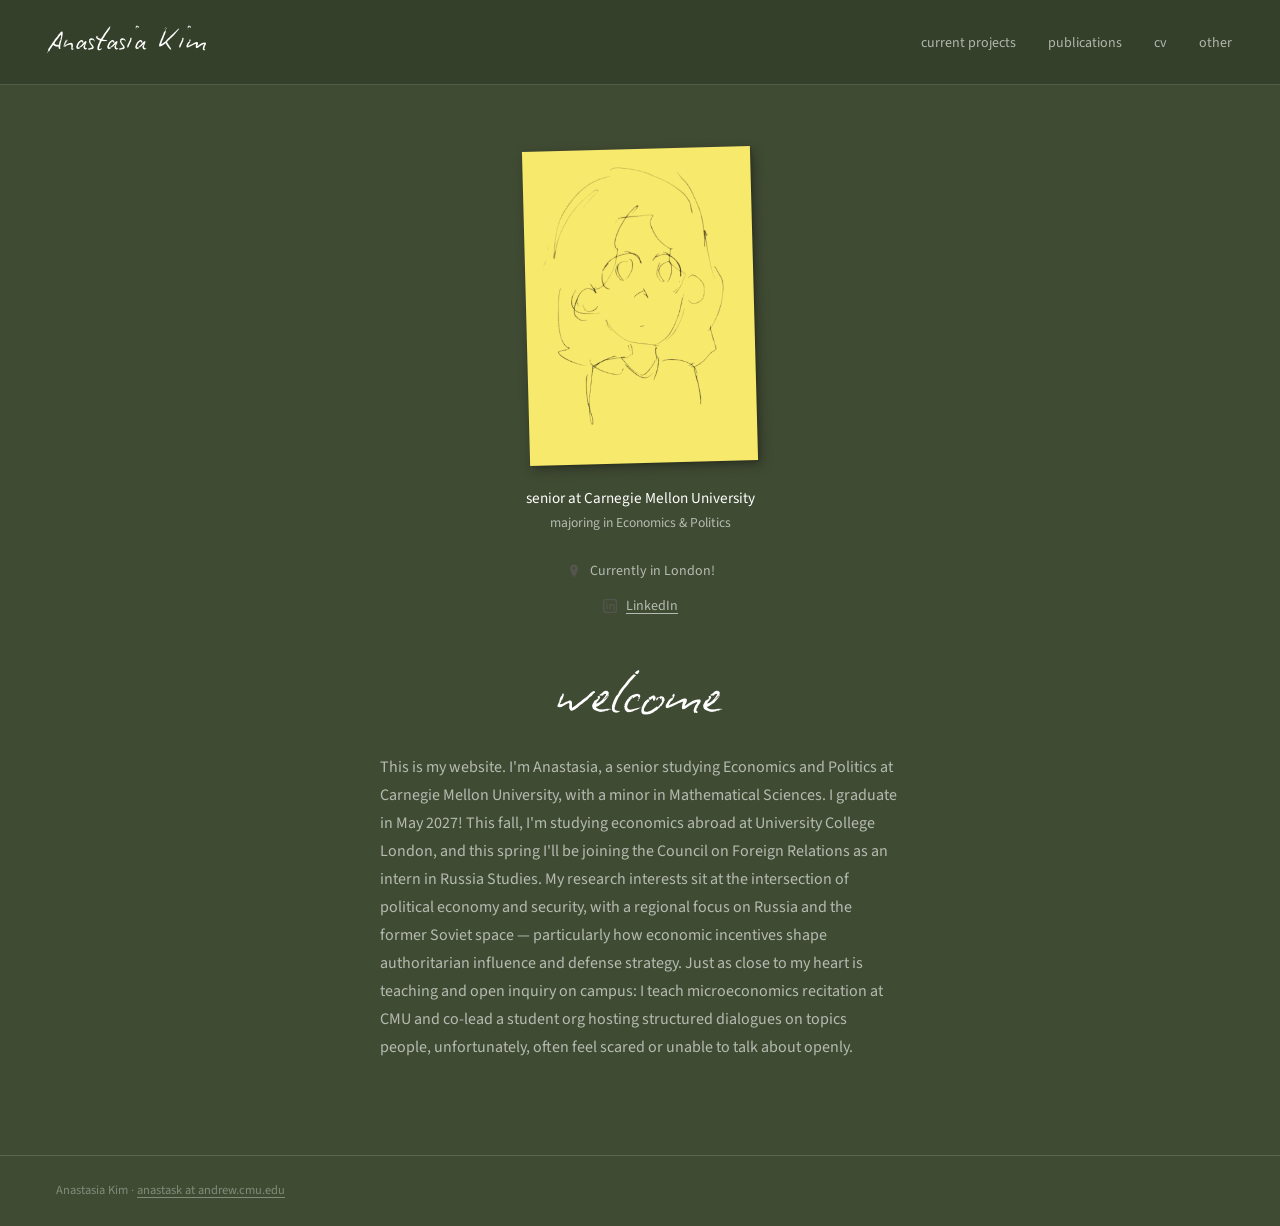
==== commit 798f4277: "Update index.html" ====
--- a/index.html
+++ b/index.html
@@ -25,17 +25,7 @@
     </ul>
   </nav>
   <main class="home">
-    
-    <div class="home__right">
-      <div class="welcome">
-        <h1 class="welcome__heading">welcome</h1>
-        <p class="welcome__text">This is my website. I'm Anastasia, a senior studying Economics and Politics at Carnegie Mellon University, with a minor in Mathematical Sciences. I graduate in May 2027! This fall, I'm studying economics abroad at University College London, and this spring I'll be joining the Council on Foreign Relations as an intern in Russia Studies. My research interests sit at the intersection of political economy and security, with a regional focus on Russia and the former Soviet space — particularly how economic incentives shape authoritarian influence and defense strategy. Just as close to my heart is teaching and open inquiry on campus: I teach microeconomics recitation at CMU and co-lead a student org hosting structured dialogues on topics people, unfortunately, often feel scared or unable to talk about openly. </p>
-        <p class="welcome__text"></p>
-      </div>
-    </div>
-  </main>
-
-  <div class="home__left">
+    <div class="home__left">
       <!-- Post-it drawing -->
       <div class="postit">
         <img src="drawing2.png" alt="Anastasia Kim" class="postit__img" />
@@ -61,6 +51,16 @@
         </div>
       </div>
     </div>
+    <div class="home__right">
+      <div class="welcome">
+        <h1 class="welcome__heading">welcome</h1>
+        <p class="welcome__text">This is my website. I'm Anastasia, a senior studying Economics and Politics at Carnegie Mellon University, with a minor in Mathematical Sciences. I graduate in May 2027! This fall, I'm studying economics abroad at University College London, and this spring I'll be joining the Council on Foreign Relations as an intern in Russia Studies. My research interests sit at the intersection of political economy and security, with a regional focus on Russia and the former Soviet space — particularly how economic incentives shape authoritarian influence and defense strategy. Just as close to my heart is teaching and open inquiry on campus: I teach microeconomics recitation at CMU and co-lead a student org hosting structured dialogues on topics people, unfortunately, often feel scared or unable to talk about openly. </p>
+        <p class="welcome__text"></p>
+      </div>
+    </div>
+  </main>
+
+  
   
   <footer class="footer">
     <p>Anastasia Kim · <a href="mailto:anastask@andrew.cmu.edu">anastask at andrew.cmu.edu</a></p>
